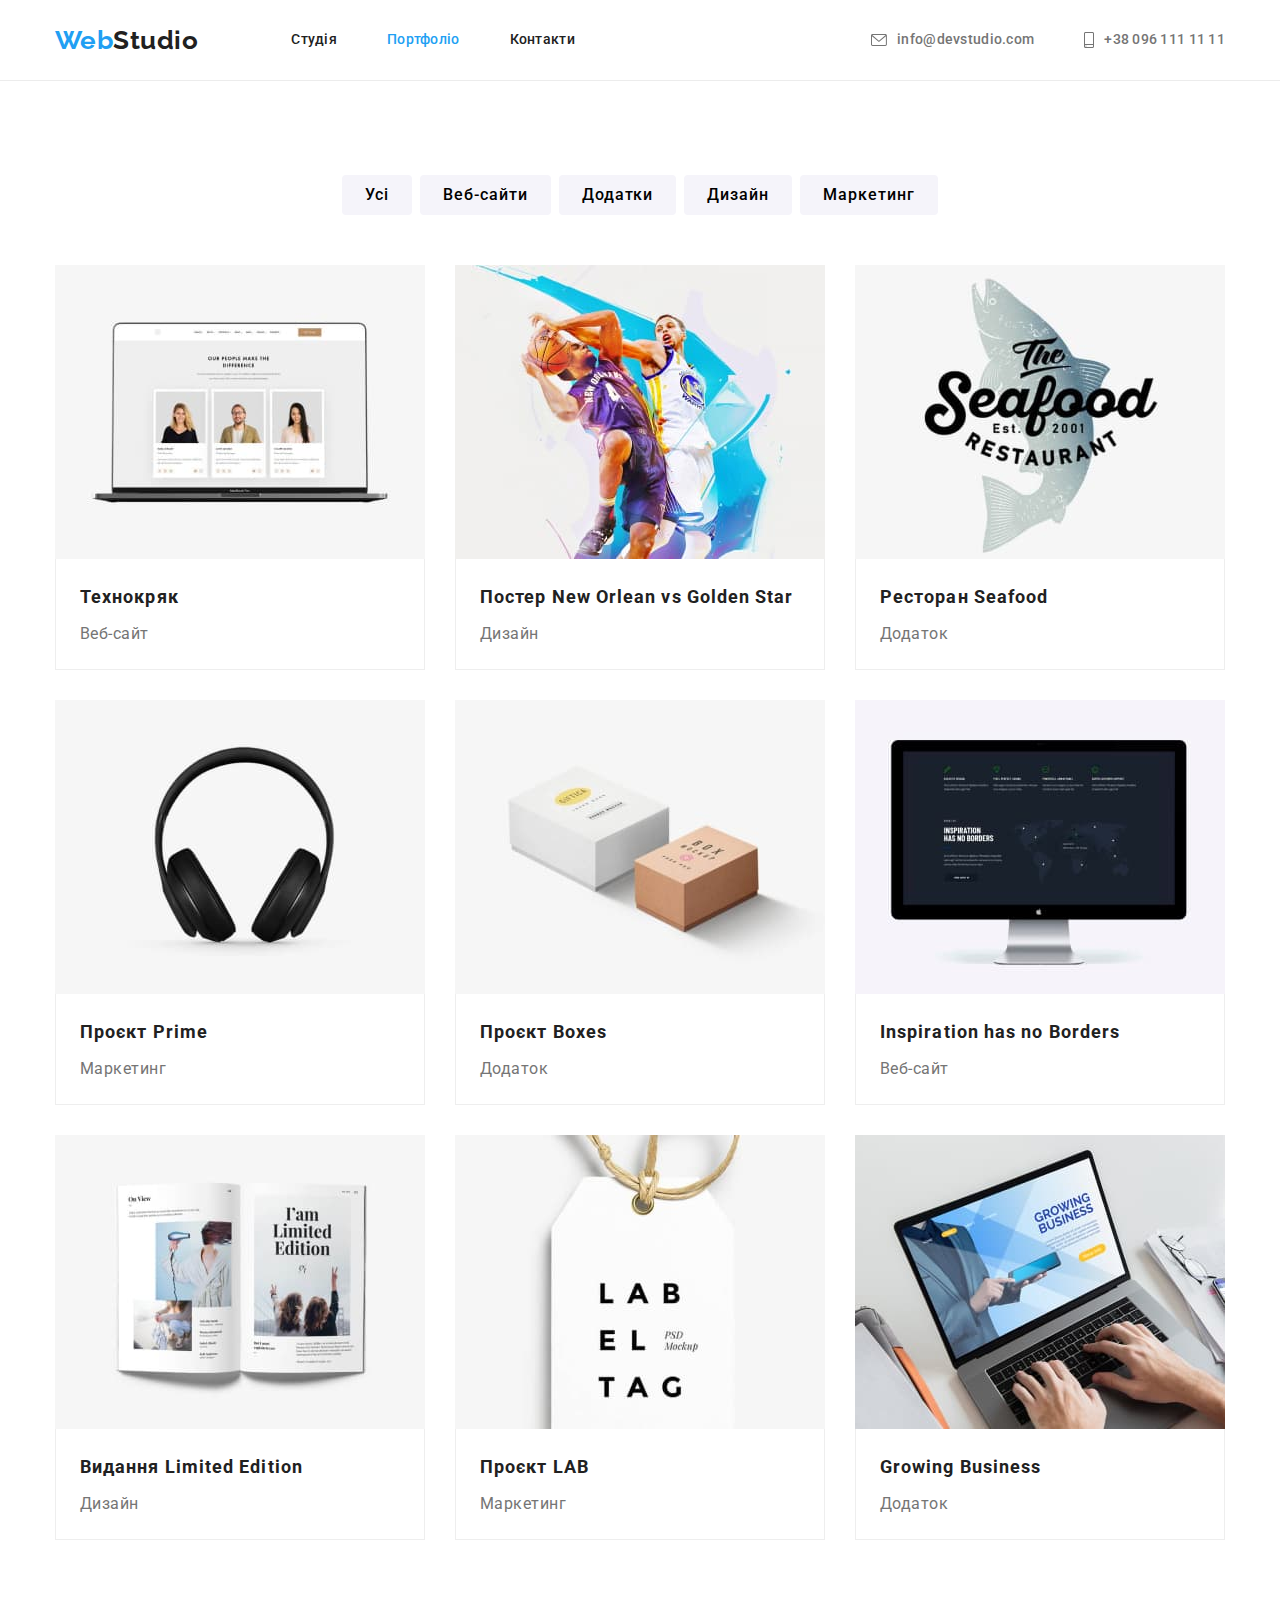
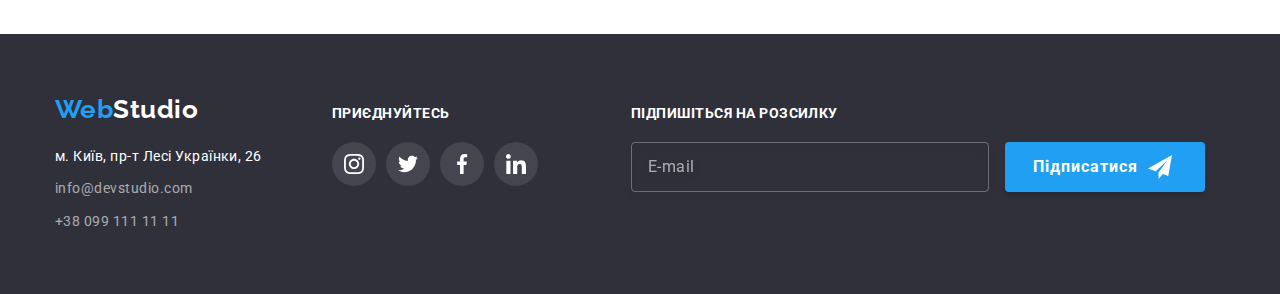
==== portfolio.html @ 3ca6e28e "1" ====
<!DOCTYPE html>
<html lang="en">
  <head>
    <meta charset="UTF-8" />
    <meta http-equiv="X-UA-Compatible" content="IE=edge" />
    <meta name="viewport" content="width=device-width, initial-scale=1.0" />
    <title>Document</title>
    <link
      href="https://fonts.googleapis.com/css2?family=Raleway:wght@700&family=Roboto:wght@400;500;700;900&display=swap"
      rel="stylesheet"
    />
    <link
      rel="stylesheet"
      href="https://cdnjs.cloudflare.com/ajax/libs/modern-normalize/1.1.0/modern-normalize.min.css"
    />
    <link rel="stylesheet" href="./css/style.css" />
  </head>
  <body class="body">
    <header class="header">
      <div class="container main-nav">
        <nav class="navigation">
          <a href="./index.html" lang="en" class="logo"
            >Web<span class="logo-header">Studio</span></a
          >
          <ul class="site-nav list">
            <li class="item">
              <a href="./index.html" class="link">Студія</a>
            </li>
            <li class="item">
              <a href="./portfolio.html" class="link current">Портфоліо</a>
            </li>
            <li class="item"><a href="#" class="link">Контакти</a></li>
          </ul>
        </nav>
        <ul class="auth-nav list">
          <li class="mail-item item">
            <a class="link" href="mailto:info@devstudio.com">
              <svg class="mail-icon" width="16" height="12">
                <use href="./images/symbol-defs.svg#icon-envelope"></use>
              </svg>
              info@devstudio.com</a
            >
          </li>
          <li class="smartphone-item item">
            <a class="link" href="tel:+380961111111">
              <svg class="smartphone-icon" width="10" height="16">
                <use href="./images/symbol-defs.svg#icon-smartphone"></use>
              </svg>
              +38 096 111 11 11</a
            >
          </li>
        </ul>
      </div>
    </header>
    <main>
      <!-- Секція вибору фільтрів -->
      <section class="portfolio section">
        <div class="container">
          <h1 lang="en" class="visually-hidden">Portfolio</h1>
          <ul class="list button-list">
            <li class="item">
              <button type="button" class="button">Усі</button>
            </li>
            <li class="item">
              <button type="button" class="button">Веб-сайти</button>
            </li>
            <li class="item">
              <button type="button" class="button">Додатки</button>
            </li>
            <li class="item">
              <button type="button" class="button">Дизайн</button>
            </li>
            <li class="item">
              <button type="button" class="button">Маркетинг</button>
            </li>
          </ul>

          <ul class="list portfolio-list">
            <li class="portfolio-card">
              <a class="filters" href="#">
                <div class="overlay-text-wrap">
                  <img
                  src="./images-portfolio/img.jpg"
                  width="370"
                  alt="Три людини зображені на екрані монітора"
                />
                <p class="overlay-text">
                  Ресурс пропонує комплексні пропозиції з різним рівнем функціоналу та сервісів. Все це дозволить відвідувачу отримати вичерпні відомості про компанію чи приватну особу
                </p>
                </div>
                <div class="portfolio-border">
                  <h2 class="filters-title">Технокряк</h2>
                  <p class="filters-text">Веб-сайт</p>
                </div>
              </a>
            </li>
            <li class="portfolio-card">
              <a class="filters" href="#">
                <div class="overlay-text-wrap">
                  <img 
                  src="./images-portfolio/img1.jpg"
                  width="370"
                  alt="Два баскетболісти борються за мяч"
                />
                <p class="overlay-text">
                  Ресурс пропонує комплексні пропозиції з різним рівнем функціоналу та сервісів. Все це дозволить відвідувачу отримати вичерпні відомості про компанію чи приватну особу
                </p>
                </div>
                <div class="portfolio-border">
                  <h2 class="filters-title">
                    Постер <span lang="en">New Orlean vs Golden Star</span>
                  </h2>
                  <p class="filters-text">Дизайн</p>
                </div>
              </a>
            </li>
            <li class="portfolio-card">
              <a class="filters" href="#">
                <div class="overlay-text-wrap">
                  <img
                  src="./images-portfolio/img2.jpg"
                  width="370"
                  alt="Логотип ресторану у вигляді кита"
                />
                <p class="overlay-text">
                  Ресурс пропонує комплексні пропозиції з різним рівнем функціоналу та сервісів. Все це дозволить відвідувачу отримати вичерпні відомості про компанію чи приватну особу
                </p>
                </div>
                <div class="portfolio-border">
                  <h2 class="filters-title">
                    Ресторан <span lang="en">Seafood</span>
                  </h2>
                  <p class="filters-text">Додаток</p>
                </div>
              </a>
            </li>
            <li class="portfolio-card">
              <a class="filters" href="#">
                <div class="overlay-text-wrap">
                  <img
                  src="./images-portfolio/img3.jpg"
                  width="370"
                  alt="Навушники"
                />
                <p class="overlay-text">
                  Ресурс пропонує комплексні пропозиції з різним рівнем функціоналу та сервісів. Все це дозволить відвідувачу отримати вичерпні відомості про компанію чи приватну особу
                </p>
                </div>
                <div class="portfolio-border">
                  <h2 class="filters-title">
                    Проєкт <span lang="en">Prime</span>
                  </h2>
                  <p class="filters-text">Маркетинг</p>
                </div>
              </a>
            </li>
            <li class="portfolio-card">
              <a class="filters" href="#">
                <div class="overlay-text-wrap">
                  <img
                  src="./images-portfolio/img4.jpg"
                  width="370"
                  alt="Біла та коричнева коробки"
                />
                <p class="overlay-text">
                  Ресурс пропонує комплексні пропозиції з різним рівнем функціоналу та сервісів. Все це дозволить відвідувачу отримати вичерпні відомості про компанію чи приватну особу
                </p>
                </div>
                <div class="portfolio-border">
                  <h2 class="filters-title">
                    Проєкт <span lang="en">Boxes</span>
                  </h2>
                  <p class="filters-text">Додаток</p>
                </div>
              </a>
            </li>
            <li class="portfolio-card">
              <a class="filters" href="#">
                <div class="overlay-text-wrap">
                  <img
                  src="./images-portfolio/img5.jpg"
                  width="370"
                  alt="Монітор"
                />
                <p class="overlay-text">
                  Ресурс пропонує комплексні пропозиції з різним рівнем функціоналу та сервісів. Все це дозволить відвідувачу отримати вичерпні відомості про компанію чи приватну особу
                </p>
                </div>
                <div class="portfolio-border">
                  <h2 class="filters-title" lang="en">
                    Inspiration has no Borders
                  </h2>
                  <p class="filters-text">Веб-сайт</p>
                </div>
              </a>
            </li>
            <li class="portfolio-card">
              <a class="filters" href="#">
                <div class="overlay-text-wrap">
                  <img
                  src="./images-portfolio/img6.jpg"
                  width="370"
                  alt="Розгорнутий журнал"
                />
                <p class="overlay-text">
                  Ресурс пропонує комплексні пропозиції з різним рівнем функціоналу та сервісів. Все це дозволить відвідувачу отримати вичерпні відомості про компанію чи приватну особу
                </p>
                </div>
                <div class="portfolio-border">
                  <h2 class="filters-title">
                    Видання <span lang="en">Limited Edition</span>
                  </h2>
                  <p class="filters-text">Дизайн</p>
                </div>
              </a>
            </li>
            <li class="portfolio-card">
              <a class="filters" href="#">
                <div class="overlay-text-wrap">
                  <img
                  src="./images-portfolio/img7.jpg"
                  width="370"
                  alt="Етикетка"
                />
                <p class="overlay-text">
                  Ресурс пропонує комплексні пропозиції з різним рівнем функціоналу та сервісів. Все це дозволить відвідувачу отримати вичерпні відомості про компанію чи приватну особу
                </p>
                </div>
                <div class="portfolio-border">
                  <h2 class="filters-title">
                    Проєкт <span lang="en">LAB</span>
                  </h2>
                  <p class="filters-text">Маркетинг</p>
                </div>
              </a>
            </li>
            <li class="portfolio-card">
              <a class="filters" href="#">
                <div class="overlay-text-wrap">
                  <img
                  src="./images-portfolio/img8.jpg"
                  width="370"
                  alt="Людина працює за компютером"
                />
                <p class="overlay-text">
                  Ресурс пропонує комплексні пропозиції з різним рівнем функціоналу та сервісів. Все це дозволить відвідувачу отримати вичерпні відомості про компанію чи приватну особу
                </p>
                </div>
                <div class="portfolio-border">
                  <h2 class="filters-title" lang="en">Growing Business</h2>
                  <p class="filters-text">Додаток</p>
                </div>
              </a>
            </li>
          </ul>
        </div>
      </section>
    </main>

    <!-- Футер -->

    <footer class="footer">
      <div class="container footer-wrapper">
        <div class="footer-container">
          <h2 class="section-title" hidden>Наші контакти</h2>
          <a href="./index.html" lang="en" class="logo"
            >Web<span class="logo-footer">Studio</span></a
          >
          <address class="adress">
            <ul class="list">
              <li class="item">
                <a
                  class="street"
                  href="https://goo.gl/maps/CPtrU1FHBa2aNyZL9"
                  target="_blank"
                  rel="noopener noreferrer nofollow"
                  >м. Київ, пр-т Лесі Українки, 26</a
                >
              </li>
              <li class="item">
                <a
                  class="contacts"
                  href="mailto:info@example.com"
                  target="_blank"
                  rel="noopener noreferrer nofollow"
                  lang="en"
                  >info@devstudio.com</a
                >
              </li>
              <li class="item">
                <a
                  class="contacts"
                  href="tel:+380991111111"
                  target="_blank"
                  rel="noopener noreferrer nofollow"
                  >+38 099 111 11 11</a
                >
              </li>
            </ul>
          </address>
        </div>
        <div class="action">
          <p class="action-title">Приєднуйтесь</p>
          <ul class="action-list list">
            <li class="action-item item">
              <a
                class="action-link link"
                href=""
                target="_blank"
                rel="noopener noreferrer"
              >
                <svg class="action-icon" height="20" width="20">
                  <use href="./images/symbol-defs.svg#icon-instagram"></use>
                </svg>
              </a>
            </li>
            <li class="action-item item">
              <a
                class="action-link link"
                href=""
                target="_blank"
                rel="noopener noreferrer"
              >
                <svg class="action-icon" height="20" width="20">
                  <use href="./images/symbol-defs.svg#icon-twitter"></use>
                </svg>
              </a>
            </li>
            <li class="action-item item">
              <a
                class="action-link link"
                href=""
                target="_blank"
                rel="noopener noreferrer"
              >
                <svg class="action-icon" height="20" width="20">
                  <use href="./images/symbol-defs.svg#icon-facebook"></use>
                </svg>
              </a>
            </li>
            <li class="action-item item">
              <a
                class="action-link link"
                href=""
                target="_blank"
                rel="noopener noreferrer"
              >
                <svg class="action-icon" height="20" width="20">
                  <use href="./images/symbol-defs.svg#icon-linkedin"></use>
                </svg>
              </a>
            </li>
          </ul>
        </div>
        <div class="form-subscribe">
          <p class="footer-form-text">Підпишіться на розсилку</p>
          <form class="footer-form">
              <input type="email" class="footer-email-input" name="footer-email" placeholder="E-mail" required>
            <button type="submit" class="input-btn">Підписатися
              <svg class="footer-subscribe-icon" width="24" height="24">
                <use href="./images/symbol-defs.svg#icon-send"></use>
              </svg>
            </button>
          </form>
        </div>
      </div>
    </footer>
  </body>
</html>
---- css/style.css ----
/* колір основного тексту #212121 */
/* другорядний колір тексту #757575 */
/* білий колір тексту #FFFFFF  */
/*синый колір тексту (акцент) #2196F3 */
/* колір фону навігації #FFFFFF */
/* колір фону секції герой #2F303A*/
/* колір фону чим ми займаємося #F5F5F5 */
/* колір фону наша команда #F5F4FA */
/* колір фону футера #2F303A*/
/* колір фону кнопки-герой #2196F3 */
/* колір фону кнопки-герой при hover & focus #188CE8 */

/* кастомні властивості(root), або CSS змінні.
В них можназберігати певні значення.
Додаються на початку документа
(для зручності зміни кольорів або іншого,
 шоб не змінювати це вручну) */

/*  letter-spacing for main page
 nav-0.02em;
 hero-0.06em;
 main-0.03em;
 footer-0.03em;
 
 letter-spacing for portfolio
 nav-0.02em;
 main-0.03em;
 footer-0.03em;
 */

/* Набір шрифтів 
 Robotto
 400
 500
 700
 900 */
/* --------------------CSS ЗМІННІ---------------------------- */
:root {
  --primary-text-color: #212121;
  --title-text-color: #757575;
  --accent-color: #219ff3;
  --background-color: #ffffff;
  --footer-text-color: #2f303a;
  --hero-background-color: #2f303a;
  --hero-text-color: #ffffff;
  --logo-white-text-color: #ffffff;
  --contacts-text-color: rgba(255, 255, 255, 0.6);
  --team-background-color: #f5f4fa;
  --hover-hero-button: #188ce8;
  --outline-color: 2px solid tomato;
  --header-border-bottom: #ececec;
  --timing-function: 250ms cubic-bezier(0.4, 0, 0.2, 1);
}

.body {
  font-family: "Roboto", sans-serif;
  background-color: var(--background-color);
  color: var(--primary-text-color);
  letter-spacing: 0.03em;
}

html {
  box-sizing: border-box;
}

img {
  display: block;
}

h1,
h2,
h3,
h4,
p,
ul,
li {
  margin: 0;
  padding: 0;
}

img {
  display: block;
}
/* ---------------------------------------------------------------------------

-------------СТИЛЬ-УТИЛІТА ДЛЯ ПРИБИРАННЯ КРАПОК В СПИСКАХ-------------------- */
.list {
  list-style: none;
  /* ---------------- Скидаємо автоматичні марджіни іпаллінги--------- */
  padding: 0;
  margin: 0;
}
/* ------------------------------------------------------------------------

------------------ПАТТЕРН ДЛЯ ПРИХОВУВАННЯ ЗАГОЛОВКІВ------------------------ */
.visually-hidden {
  position: absolute;
  white-space: nowrap;
  width: 1px;
  height: 1px;
  overflow: hidden;
  border: 0;
  padding: 0;
  clip: rect(0 0 0 0);
  clip-path: inset(50%);
  margin: -1px;
}

.container {
  margin-left: auto;
  margin-right: auto;
  width: 1200px;
  padding: 0 15px 0 15px;
  /* outline: var(--outline-color); */
}

.section {
  padding-top: 94px;
  padding-bottom: 94px;
}
/* ------------------------------------------------------------------------

---------------СТИЛІЗАЦІЯ ЛОГОТИПУ----------------------------------------- */
.logo {
  color: var(--accent-color);
  font-family: "Raleway", sans-serif;
  font-weight: 700;
  font-size: 26px;
  line-height: 1.19;
  text-decoration: none;
}
/* -------------------------------------------------------------------------

-------------------НАДАННЯ ЛОГО РІЗНИХ КОЛЬОРІВ---------------------------- */

.logo-header {
  color: var(--primary-text-color);
}
.logo-footer {
  color: var(--logo-white-text-color);
}
/* ---------------------------------------------------------------------------

-------------------НАВІГАЦІЯ ПО САЙТУ-------------------------------------- */

.main-nav {
  display: flex;
  align-items: center;
}

.navigation {
  display: flex;
  align-items: center;
}

.site-nav {
  display: flex;
  margin-left: 93px;
}

.site-nav .link {
  display: block;
  padding: 32px 0 32px 0;
  color: var(--primary-text-color);
  font-weight: 500;
  font-size: 14px;
  line-height: 1.14;
  letter-spacing: 0.02em;
  text-decoration: none;
  transition: var(--timing-function);
}

.site-nav .link.current {
  position: relative;
  color: var(--accent);
}

.link.current::after {
  content: "";
  position: absolute;
  bottom: 0;
  right: 0;
  width: 100%;
  height: 4px;
  background-color: var(--accent-color);
  border-radius: 2px;
  transform: scaleX(0);
  transition: transform var(--timing-function);
}
.link.current:hover::after,
.link.current:focus::after {
  transform: scaleX(1);
}

.site-nav .item:not(:last-child) {
  margin-right: 50px;
}

.auth-nav {
  display: flex;
  margin-left: auto;
}
.auth-nav .item:not(:last-child) {
  margin-right: 50px;
}

.mail-icon {
  fill: currentColor;
  margin-right: 10px;
}

.smartphone-icon {
  fill: currentColor;
  margin-right: 10px;
}

.site-nav .link:hover,
.site-nav .link:focus {
  color: var(--accent-color);
}

.site-nav .link.current {
  color: var(--accent-color);
}

.header {
  border-bottom: 1px solid var(--header-border-bottom);
}

.auth-nav .link {
  display: flex;
  align-items: center;
  color: var(--title-text-color);
  font-weight: 500;
  font-size: 14px;
  line-height: 1.14;
  letter-spacing: 0.02em;
  text-decoration: none;
  transition: var(--timing-function);
}
.auth-nav .link:hover,
.auth-nav .link:focus {
  color: var(--accent-color);
}

/* ----------------------------------------------------------------------------

---------------------MAIN SECTION-HERO BUTTON-HERO----------------------------------------------------- */

.hero {
  padding: 200px 0 200px 0;

  background-color: var(--hero-background-color);
  text-align: center;
}
.overlay {
  max-width: 1600px;
  margin-left: auto;
  margin-right: auto;
  background-image: linear-gradient(
      to right,
      rgba(47, 48, 58, 0.4),
      rgba(47, 48, 58, 0.4)
    ),
    url(../images/Img\ hero\ .jpg);
  background-repeat: no-repeat;
  background-position: center;
  background-size: cover;
}

.hero-title {
  margin: 0 auto;
  margin-bottom: 30px;
  max-width: 696px;

  color: var(--hero-text-color);
  font-weight: 900;
  font-size: 44px;
  line-height: 1.36;
  letter-spacing: 0.06em;
  text-transform: uppercase;
}

/* Кнопка-герой */

.hero-button {
  display: inline-block;
  min-width: 216px;
  border: 1px solid transparent;
  border-color: transparent;
  border-radius: 4px;
  padding: 10px 32px;

  text-align: center;
  font-family: inherit;
  background-color: var(--accent-color);
  color: var(--hero-text-color);
  font-weight: 700;
  font-size: 16px;
  line-height: 1.87;
  letter-spacing: 0.06em;
  cursor: pointer;
  text-decoration: none;
  transition: var(--timing-function);
}
.hero-button:hover,
.hero-button:focus {
  background-color: var(--hover-hero-button);
}

/* ---------- "НАШІ ПЕРЕВАГИ"-------------------------------- */

.benefits .list {
  display: flex;
  flex-wrap: wrap;
  margin-right: -30px;
}

.benefits-background {
  display: flex;
  height: 120px;
  width: 270px;
  background-size: contain;
  background-color: #f5f4fa;
  border-radius: 4px;
  margin-bottom: 30px;
  align-items: center;
  justify-content: center;
}

.benefits .item {
  flex-basis: calc(100% / 4 - 30px);
  margin-right: 30px;
}

.benefits .item:last-child {
  margin-right: 0;
}

.caption {
  margin-bottom: 10px;
  font-weight: 700;
  font-size: 14px;
  line-height: 1.14;
  text-transform: uppercase;
}

.caption-text {
  font-size: 14px;
  line-height: 1.71;
  color: var(--title-text-color);
}

/* ----------------------------------------------------------------------------

----------------------Чим ми займаємося----------------------------- */
.feature.section {
  padding-top: 0;
}

.feature .list {
  display: flex;
}

.feature .item {
  max-width: 370px;
  margin-right: 30px;
}

.feature .item:last-child {
  margin-right: 0;
}

.feature-title,
.team-title {
  margin-bottom: 50px;
  text-align: center;
  color: var(--primary-text-color);
  font-weight: 700;
  font-size: 36px;
  line-height: 1.17;
}

.cover-text {
  position: relative;
  overflow: hidden;
}
.top-text {
  position: absolute;
  width: 370px;
  min-height: 70px;
  background-color: rgba(47, 48, 58, 0.8);
  color: #ffffff;
  font-weight: 700;
  font-size: 14px;
  line-height: 1.14;
  text-align: center;
  text-transform: uppercase;
  padding: 27px 0;
  transform: translateY(-100%);
}
/* -----------------------------------------------------------------------

---------------------Наша команда------------------------------------------ */

.team {
  background-color: var(--team-background-color);
  text-align: center;
}

.team .list {
  display: flex;
}

.team .card {
  background-color: var(--team-background-color);
}

.team .card:not(:last-child) {
  margin-right: 30px;
}

.team .card {
  background-color: var(--background-color);
  box-shadow: 0px 1px 3px rgb(0 0 0 / 12%), 0px 1px 1px rgb(0 0 0 / 14%),
    0px 2px 1px rgb(0 0 0 / 20%);
  border-radius: 0px 0px 4px 4px;
}

.card .photo {
  margin-bottom: 30px;
}
.card .text {
  padding-bottom: 30px;
}
.card.title {
  margin-bottom: 10px;
}

.title {
  font-weight: 500;
  font-size: 16px;
  line-height: 1.19;
  margin-bottom: 10px;
}

.text {
  color: var(--title-text-color);
  font-size: 16px;
  line-height: 1.19;
}

.social-link-list {
  display: flex;
  gap: 10px;
  justify-content: center;
  padding-bottom: 30px;
}
.social-link-item {
  width: 44px;
  height: 44px;
}

.social-link {
  display: flex;
  justify-content: center;
  align-items: center;
  width: 100%;
  height: 100%;
  border-radius: 50%;
  color: #afb1b8;
  transition: var(--timing-function);
}

.social-link-icon {
  fill: currentColor;
}

.social-link:hover,
.social-link:focus {
  background-color: var(--accent-color);
  color: var(--background-color);
}

/* -----------------------Наші клієнти-------------------- */

.clients-title {
  font-weight: 700;
  font-size: 36px;
  line-height: 1.17;
  text-align: center;
  margin-bottom: 50px;
}

.clients-list {
  display: flex;
  justify-content: center;
  gap: 30px;
}
.clients-link {
  display: flex;
  justify-content: center;
  width: 170px;
  height: 92px;
  align-items: center;
  border: 1px solid #afb1b8;
  border-radius: 4px;
  cursor: pointer;
  transition: var(--timing-function);
}

.clients-icon {
  fill: #afb1b8;
  transition: var(--timing-function);
}

.clients-link:hover .clients-icon,
.clients-link:focus .clients-icon {
  fill: var(--accent-color);
}

.clients-link:hover,
.clients-link:focus {
  border-color: var(--accent-color);
}
/* -------------------- Портфоліо----------------------------- */

.portfolio .section {
  background-color: var(--background-color);
}

.button-list {
  display: flex;
  justify-content: center;
  margin-bottom: 50px;
}

.button-list .item:not(:last-child) {
  margin-right: 8px;
}

.button {
  display: inline-block;
  border: 1px solid transparent;
  border-color: transparent;
  border-radius: 4px;
  text-align: center;
  padding: 6px 22px;

  font-family: inherit;
  background-color: var(--team-background-color);
  font-size: 16px;
  line-height: 1.62;
  font-weight: 500;
  letter-spacing: 0.06em;
  cursor: pointer;
  transition: var(--timing-function);
}

.button:hover,
.button:focus {
  background-color: var(--accent-color);
  color: var(--background-color);
}

.filters-title {
  font-weight: 700;
  font-size: 18px;
  line-height: 2;
  letter-spacing: 0.06em;
  margin-bottom: 4px;
}

.filters-text {
  font-size: 16px;
  line-height: 1.87;
  color: var(--title-text-color);
}

.portfolio-list {
  display: flex;
  flex-wrap: wrap;
  gap: 30px;
}

.portfolio-border {
  border: 1px solid #eeeeee;
  border-top: none;
  padding: 20px 24px;
}
.filters {
  display: block;
  text-decoration: none;
  color: var(--primary-text-color);
  transition: var(--timing-function);
}

.overlay-text-wrap {
  position: relative;
  overflow: hidden;
}

.overlay-text {
  position: absolute;
  top: 0;
  left: 0;
  height: 100%;

  font-size: 18px;
  line-height: 1.56;
  color: var(--background-color);
  background-color: rgba(33, 150, 243, 0.9);
  padding: 63px 24px;

  transform: translateY(100%);
  transition: transform 250ms cubic-bezier(0.4, 0, 0.2, 1);
  overflow: auto;
}

.portfolio-card:hover .overlay-text {
  transform: translateY(0);
}

.filters:hover,
.filters:focus {
  box-shadow: 0px 1px 1px rgba(0, 0, 0, 0.12), 0px 4px 4px rgba(0, 0, 0, 0.06),
    1px 4px 6px rgba(0, 0, 0, 0.16);
}
/* -------------------------------------------------------------------------- */
/* ---------------------Секція з адресами FOOTER------------------ */
.footer-wrapper {
  display: flex;
  align-items: baseline;
}

.footer {
  background-color: var(--footer-text-color);
  padding-top: 60px;
  padding-bottom: 60px;
}

.footer .logo {
  padding-bottom: 0;
  padding-top: 0;
  display: inline-block;
  margin-bottom: 20px;
  margin-right: 0;
}
.footer .item:not(:last-child) {
  margin-bottom: 9px;
}
.adress .street {
  font-style: normal;
  font-size: 14px;
  line-height: 1.71;
  color: var(--background-color);
  text-decoration: none;
}
.street {
  transition: var(--timing-function);
}
.contacts {
  transition: var(--timing-function);
}

.street:hover,
.street:focus {
  color: var(--accent-color);
}

.adress .contacts {
  font-style: normal;
  font-size: 14px;
  line-height: 1.71;
  color: var(--contacts-text-color);
  text-decoration: none;
}
.contacts:hover,
.contacts:focus {
  color: var(--accent-color);
}

.action {
  width: 206px;
  margin-left: 70px;
}
.action-title {
  font-weight: 700;
  font-size: 14px;
  line-height: 1.14;
  text-transform: uppercase;
  color: var(--logo-white-text-color);
  margin-bottom: 20px;
}
.action-list {
  display: flex;
  gap: 10px;
}

.action-link {
  display: flex;
  justify-content: center;
  align-items: center;
  margin-bottom: 0;
  width: 44px;
  height: 44px;
  background-color: rgba(255, 255, 255, 0.1);
  border-radius: 50%;
  cursor: pointer;
  transition: var(--timing-function);
}

.action-icon {
  fill: var(--background-color);
}

.action-link:hover,
.action-link:focus {
  background-color: var(--accent-color);
}

.form-subscribe{
  margin-left: 93px;
}

.footer-form {
  margin-top: 20px;
}

.footer-form-text {
font-weight: 700;
font-size: 14px;
line-height: 1.14;
text-transform: uppercase;
color: var(--hero-text-color);
}

.footer-email-input {
width:358px ;
height: 50px;
background-color: transparent;
color: #FFFFFF;
padding-left: 16px;
border: 1px solid rgba(255, 255, 255, 0.3);
filter: drop-shadow(0px 4px 4px rgba(0, 0, 0, 0.15));
border-radius: 4px;
outline: transparent;
 cursor: pointer;
 transition: border-color var(--timing-function);
}

.footer-email-input:focus,
.footer-email-input:hover {
  border:1px solid var(--accent-color);
}

.footer-email-input::placeholder{
font-size: 16px;
line-height: 1.25;
align-items: center;
letter-spacing: 0.03em;
color: rgba(255, 255, 255, 0.6);
}


.input-btn {
 min-width:200px ;
 height:50px;
 padding: 10px 28px;
 margin-left: 12px;
font-weight: 700;
font-size: 16px;
line-height: 1.88;
display: inline-flex;
align-items: center;
text-align: center;
letter-spacing: 0.06em;
color: #FFFFFF;
background-color: var(--accent-color);
box-shadow: 0px 4px 4px rgba(0, 0, 0, 0.15);
border-radius: 4px;
border: none;
cursor: pointer;
transition: background-color var(--timing-function);
}

.input-btn:hover,
.input-btn:focus {
  background-color: #188ce8;
}

.footer-subscribe-icon {
  margin-left: 10px;
  fill:#fff

}

/* -------------------------------------------------------------------- */

/* ------------------Модальне вікно--------------------------------- */

.backdrop {
  position: fixed;
  width: 100%;
  height: 100%;
  top: 0;
  background-color: rgba(47, 48, 58, 0.4);
  transition: opacity 500ms linear, visibility 500ms linear;
}
.modal-title {
  font-family: 'Roboto';
  font-weight: 700;
  font-size: 20px;
  line-height: 1.15;
  text-align: center;
  letter-spacing: 0.03em;
 margin-bottom:12px ;
}
.modal {
  position: absolute;
  width: 528px;
  min-height: 581px;
  background-color: #fff;
  border-radius: 4px;
  top: 50%;
  left: 50%;
  transform: translate(-50%, -50%);
  transition: transform 500ms linear;
  padding: 40px;
}

.input-wrap {
  position: relative;
}

.modal-input {
 position: relative;
width: 448px;
 height: 40px;
 border:1px solid rgba(33, 33, 33, 0.2);
 border-radius: 4px;
 padding-left: 42px;
 margin-top: 4px;
 outline: transparent;
 cursor: pointer;
 transition: border-color var(--timing-function);
 justify-content: center;
 align-items: center;
}

.modal-input:focus {
border:1px solid var(--accent-color);
}

.modal-input:focus + .modal-input-icon {
  fill: var(--accent-color);
}

.modal-input-icon {
  position: absolute;
  top: 50%;
  transform: translateY(-50%);
  left: 12px;
  
}

.modal-label-text {
font-size: 12px;
line-height: 1.16;
letter-spacing: 0.01em;
color:var(--title-text-color);
}

.modal-comment {
  width: 448px;
  height: 120px;
  border:1px solid rgba(33, 33, 33, 0.2);
  border-radius: 4px;
  resize: none;
  padding: 12px 16px;
  margin-top: 4px;
  margin-bottom: 20px;
  cursor: pointer;
  outline: transparent;
  transition: border-color var(--timing-function);

}

.modal-comment:focus {
border: 1px solid var(--accent-color);
}

.modal-comment::placeholder {
font-size: 12px;
line-height: 14px;
letter-spacing: 0.01em;
color: rgba(117, 117, 117, 0.5);
}

.check-text {
font-size: 14px;
line-height: 1.71;
color:var(--title-text-color);
display: flex;
align-items:center;
margin-bottom: 30px;
justify-content: center;
}

.check-text .check-wrap {
  width:16px;
  height: 15px;
  border: 2px solid rgba(33, 33, 33, 1);
  border-radius: 2px;
  margin-right: 8.38px;
  display: flex;
  text-align: center;
  justify-content: center;
  fill: transparent;
}


/* .input-check {
  margin-bottom: 30px;
  display: flex;
  justify-content: center;
} */

.input-check:checked + .check-text .check-wrap {
  background-color: var(--accent-color);
  border-color: transparent;
  fill: #fff;
}

.input-check:focus + .check-text .check-wrap {
  border-color: var(--accent-color);
 
}

/* .check-text::before {
  content: "";
  width:16px;
  height: 15px;
  border: 2px solid rgba(33, 33, 33, 1);
  border-radius: 2px;
  margin-right: 8.38px;
}

.input-check:checked + .check-text::before {
background-color: var(--accent-color);
background-image: url(../images/Check.svg);
border-color: transparent;
background-position: center;
background-repeat: no-repeat;
} */

.accent-check-text {
  color: var(--accent-color);
  text-decoration-line: underline;
}

.modal-btn {
  width: 30px;
  height: 30px;
  border: 1px solid rgba(0, 0, 0, 0.1);
  border-radius: 50%;
  background-color: var(--background-color);
  position: absolute;
  top: 8px;
  right: 8px;
  display: flex;
  align-items: center;
  justify-content: center;
  padding: 0;
  cursor: pointer;
}

.modal-close-icon:hover,
.modal-close-icon:focus {
  fill:var(--accent-color)
}

.modal-submit-btn {
  min-width:200px ;
  height:50px ;
font-weight: 700;
font-size: 16px;
line-height: 1.88;
letter-spacing: 0.06em;
  background-color:var(--accent-color);
  border: transparent;
  box-shadow: 0px 4px 4px rgba(0, 0, 0, 0.15);
  border-radius: 4px;
  color: var(--hero-text-color);
  cursor: pointer;
  padding: 10px 52px;
  margin: 0 auto;
  display: block;
}

/* --------------Патерн для пприховування елементів-------------- */
.is-hidden {
  opacity: 0;
  visibility: hidden;
  pointer-events: none;
}
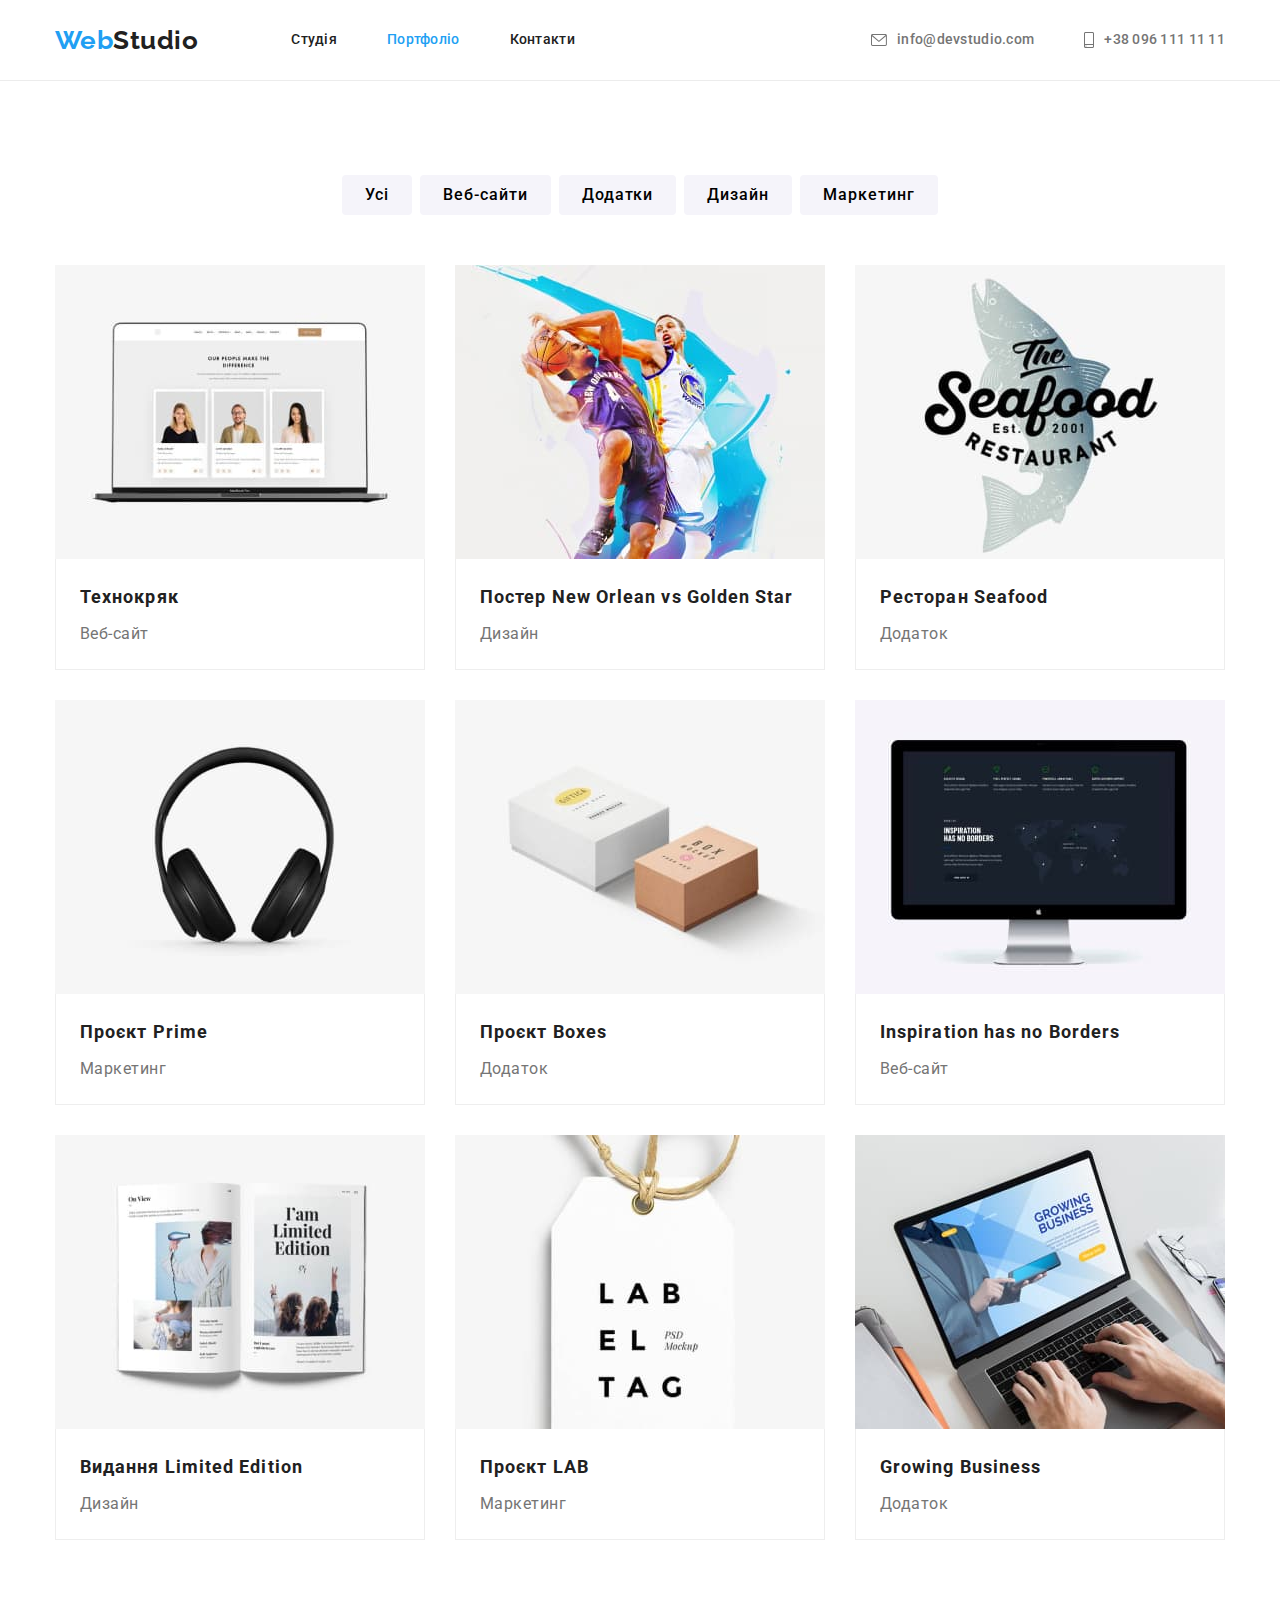
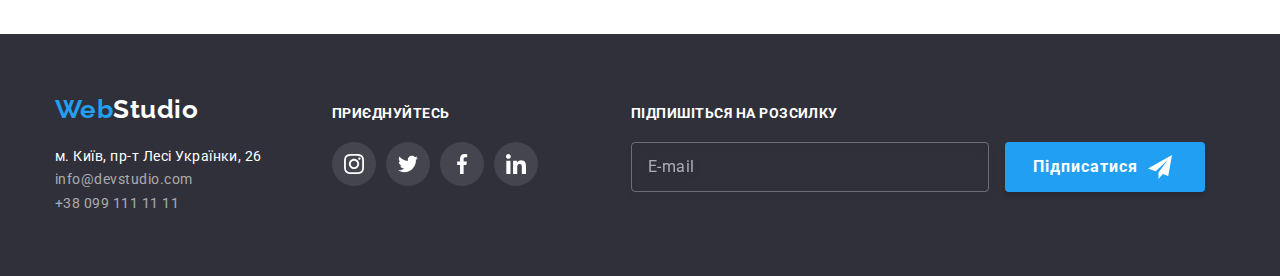
==== commit 650e5df5: "add sass" ====
--- a/portfolio.html
+++ b/portfolio.html
@@ -13,7 +13,7 @@
       rel="stylesheet"
       href="https://cdnjs.cloudflare.com/ajax/libs/modern-normalize/1.1.0/modern-normalize.min.css"
     />
-    <link rel="stylesheet" href="./css/style.css" />
+    <link rel="stylesheet" href="./css/main.min.css" />
   </head>
   <body class="body">
     <header class="header">
--- a/css/main.min.css
+++ b/css/main.min.css
@@ -0,0 +1 @@
+:root{--primary-text-color: #212121;--title-text-color: #757575;--accent-color: #219ff3;--background-color: #ffffff;--footer-text-color: #2f303a;--hero-background-color: #2f303a;--hero-text-color: #ffffff;--logo-white-text-color: #ffffff;--contacts-text-color: rgba(255, 255, 255, 0.6);--team-background-color: #f5f4fa;--hover-hero-button: #188ce8;--outline-color: 2px solid tomato;--header-border-bottom: #ececec;--timing-function: 250ms cubic-bezier(0.4, 0, 0.2, 1)}h1,h2,h3,h4,p,ul,li{margin:0;padding:0}img{display:block}.list{list-style:none}.link{text-decoration:none}.body{font-family:"Roboto",sans-serif;background-color:var(--background-color);color:var(--primary-text-color);letter-spacing:.03em}html{box-sizing:border-box}.visually-hidden{position:absolute;white-space:nowrap;width:1px;height:1px;overflow:hidden;border:0;padding:0;clip:rect(0 0 0 0);-webkit-clip-path:inset(50%);clip-path:inset(50%);margin:-1px}.container{margin-left:auto;margin-right:auto;width:1200px;padding:0 15px}.backdrop{position:fixed;width:100%;height:100%;top:0;background-color:rgba(47,48,58,.4);transition:opacity 500ms linear,visibility 500ms linear}.modal-title{font-family:"Roboto";font-weight:700;font-size:20px;line-height:1.15;text-align:center;letter-spacing:.03em;margin-bottom:12px}.modal{position:absolute;width:528px;min-height:581px;background-color:#fff;border-radius:4px;top:50%;left:50%;transform:translate(-50%, -50%);transition:transform 500ms linear;padding:40px}.is-hidden{opacity:0;visibility:hidden;pointer-events:none}.input-wrap{position:relative}.modal-input{position:relative;width:448px;height:40px;border:1px solid rgba(33,33,33,.2);border-radius:4px;padding-left:42px;margin-top:4px;outline:rgba(0,0,0,0);cursor:pointer;transition:border-color var(--timing-function);justify-content:center;align-items:center}.modal-input:focus{border:1px solid var(--accent-color)}.modal-input-icon{position:absolute;top:50%;transform:translateY(-50%);left:12px}.modal-input:focus+.modal-input-icon{fill:var(--accent-color)}.modal-label-text{font-size:12px;line-height:1.16;letter-spacing:.01em;color:var(--title-text-color)}.modal-comment{width:448px;height:120px;border:1px solid rgba(33,33,33,.2);border-radius:4px;resize:none;padding:12px 16px;margin-top:4px;margin-bottom:20px;cursor:pointer;outline:rgba(0,0,0,0);transition:border-color var(--timing-function)}.modal-comment:focus{border:1px solid var(--accent-color)}.modal-comment::-moz-placeholder{font-size:12px;line-height:14px;letter-spacing:.01em;color:rgba(117,117,117,.5)}.modal-comment:-ms-input-placeholder{font-size:12px;line-height:14px;letter-spacing:.01em;color:rgba(117,117,117,.5)}.modal-comment::placeholder{font-size:12px;line-height:14px;letter-spacing:.01em;color:rgba(117,117,117,.5)}.check-text{font-size:14px;line-height:1.71;color:var(--title-text-color);display:flex;align-items:center;margin-bottom:30px;justify-content:center}.check-text .check-wrap{width:16px;height:15px;border:2px solid #212121;border-radius:2px;margin-right:8.38px;display:flex;text-align:center;justify-content:center;fill:rgba(0,0,0,0)}.input-check:checked+.check-text .check-wrap{background-color:var(--accent-color);border-color:rgba(0,0,0,0);fill:#fff}.input-check:focus+.check-text .check-wrap{border-color:var(--accent-color)}.accent-check-text{color:var(--accent-color);-webkit-text-decoration-line:underline;text-decoration-line:underline}.modal-btn{width:30px;height:30px;border:1px solid rgba(0,0,0,.1);border-radius:50%;background-color:var(--background-color);position:absolute;top:8px;right:8px;display:flex;align-items:center;justify-content:center;padding:0;cursor:pointer}.modal-close-icon:hover,.modal-close-icon:focus{fill:var(--accent-color)}.modal-submit-btn{min-width:200px;height:50px;font-weight:700;font-size:16px;line-height:1.88;letter-spacing:.06em;background-color:var(--accent-color);border:rgba(0,0,0,0);box-shadow:0px 4px 4px rgba(0,0,0,.15);border-radius:4px;color:var(--hero-text-color);cursor:pointer;padding:10px 52px;margin:0 auto;display:block}.section{padding-top:94px;padding-bottom:94px}.logo{color:var(--accent-color);font-family:"Raleway",sans-serif;font-weight:700;font-size:26px;line-height:1.19;text-decoration:none}.main-nav{display:flex;align-items:center}.navigation{display:flex;align-items:center}.site-nav{display:flex;margin-left:93px}.site-nav .item:not(:last-child){margin-right:50px}.site-nav .link:hover,.site-nav .link:focus{color:var(--accent-color)}.site-nav .link{display:block;padding:32px 0 32px 0;color:var(--primary-text-color);font-weight:500;font-size:14px;line-height:1.14;letter-spacing:.02em;text-decoration:none;transition:var(--timing-function)}.site-nav .link.current{position:relative;color:var(--accent)}.link.current::after{content:"";position:absolute;bottom:0;right:0;width:100%;height:4px;background-color:var(--accent-color);border-radius:2px;transform:scaleX(0);transition:transform var(--timing-function)}.link.current:hover::after,.link.current:focus::after{transform:scaleX(1)}.auth-nav{display:flex;margin-left:auto}.auth-nav .item:not(:last-child){margin-right:50px}.auth-nav .link:hover,.auth-nav .link:focus{color:var(--accent-color)}.mail-icon{fill:currentColor;margin-right:10px}.smartphone-icon{fill:currentColor;margin-right:10px}.site-nav .link.current{color:var(--accent-color)}.header{border-bottom:1px solid var(--header-border-bottom)}.auth-nav .link{display:flex;align-items:center;color:var(--title-text-color);font-weight:500;font-size:14px;line-height:1.14;letter-spacing:.02em;text-decoration:none;transition:var(--timing-function)}.logo-header{color:var(--primary-text-color)}.hero{padding:200px 0 200px 0;background-color:var(--hero-background-color);text-align:center}.overlay{max-width:1600px;margin-left:auto;margin-right:auto;background-image:linear-gradient(to right, rgba(47, 48, 58, 0.4), rgba(47, 48, 58, 0.4)),url(../images/Img\ hero\ .jpg);background-repeat:no-repeat;background-position:center;background-size:cover}.hero-title{margin:0 auto;margin-bottom:30px;max-width:696px;color:var(--hero-text-color);font-weight:900;font-size:44px;line-height:1.36;letter-spacing:.06em;text-transform:uppercase}.hero-button{display:inline-block;min-width:216px;border:1px solid rgba(0,0,0,0);border-color:rgba(0,0,0,0);border-radius:4px;padding:10px 32px;text-align:center;font-family:inherit;background-color:var(--accent-color);color:var(--hero-text-color);font-weight:700;font-size:16px;line-height:1.87;letter-spacing:.06em;cursor:pointer;text-decoration:none;transition:var(--timing-function)}.hero-button:hover,.hero-button:focus{background-color:var(--hover-hero-button)}.benefits .list{display:flex;flex-wrap:wrap;margin-right:-30px}.benefits-background{display:flex;height:120px;width:270px;background-size:contain;background-color:#f5f4fa;border-radius:4px;margin-bottom:30px;align-items:center;justify-content:center}.benefits .item{flex-basis:calc(25% - 30px);margin-right:30px}.benefits .item:last-child{margin-right:0}.caption{margin-bottom:10px;font-weight:700;font-size:14px;line-height:1.14;text-transform:uppercase}.caption-text{font-size:14px;line-height:1.71;color:var(--title-text-color)}.feature.section{padding-top:0}.feature .list{display:flex}.feature .item{max-width:370px;margin-right:30px}.feature .item:last-child{margin-right:0}.feature-title,.team-title{margin-bottom:50px;text-align:center;color:var(--primary-text-color);font-weight:700;font-size:36px;line-height:1.17}.cover-text{position:relative;overflow:hidden}.top-text{position:absolute;width:370px;min-height:70px;background-color:rgba(47,48,58,.8);color:#fff;font-weight:700;font-size:14px;line-height:1.14;text-align:center;text-transform:uppercase;padding:27px 0;transform:translateY(-100%)}.team{background-color:var(--team-background-color);text-align:center}.team .list{display:flex}.team .card{background-color:var(--team-background-color)}.team .card:not(:last-child){margin-right:30px}.team .card{background-color:var(--background-color);box-shadow:0px 1px 3px rgba(0,0,0,.12),0px 1px 1px rgba(0,0,0,.14),0px 2px 1px rgba(0,0,0,.2);border-radius:0px 0px 4px 4px}.card .photo{margin-bottom:30px}.card .text{padding-bottom:30px}.card.title{margin-bottom:10px}.title{font-weight:500;font-size:16px;line-height:1.19;margin-bottom:10px}.text{color:var(--title-text-color);font-size:16px;line-height:1.19}.social-link-list{display:flex;gap:10px;justify-content:center;padding-bottom:30px}.social-link-item{width:44px;height:44px}.social-link{display:flex;justify-content:center;align-items:center;width:100%;height:100%;border-radius:50%;color:#afb1b8;transition:var(--timing-function)}.social-link:hover,.social-link:focus{background-color:var(--accent-color);color:var(--background-color)}.social-link-icon{fill:currentColor}.clients-title{font-weight:700;font-size:36px;line-height:1.17;text-align:center;margin-bottom:50px}.clients-list{display:flex;justify-content:center;gap:30px}.clients-link{display:flex;justify-content:center;width:170px;height:92px;align-items:center;border:1px solid #afb1b8;border-radius:4px;cursor:pointer;transition:var(--timing-function)}.clients-link:hover,.clients-link:focus{border-color:var(--accent-color)}.clients-icon{fill:#afb1b8;transition:var(--timing-function)}.clients-link:hover .clients-icon,.clients-link:focus .clients-icon{fill:var(--accent-color)}.footer-wrapper{display:flex;align-items:baseline}.footer{background-color:var(--footer-text-color);padding-top:60px;padding-bottom:60px}.footer.item:not(:last-child){margin-bottom:9px}.footer .logo{padding-bottom:0;padding-top:0;display:inline-block;margin-bottom:20px;margin-right:0}.adress .street{font-style:normal;font-size:14px;line-height:1.71;color:var(--background-color);text-decoration:none}.street{transition:var(--timing-function)}.street:hover,.street:focus{color:var(--accent-color)}.contacts{transition:var(--timing-function)}.contacts:hover,.contacts:focus{color:var(--accent-color)}.adress .contacts{font-style:normal;font-size:14px;line-height:1.71;color:var(--contacts-text-color);text-decoration:none}.action{width:206px;margin-left:70px}.action-title{font-weight:700;font-size:14px;line-height:1.14;text-transform:uppercase;color:var(--logo-white-text-color);margin-bottom:20px}.action-list{display:flex;gap:10px}.action-link{display:flex;justify-content:center;align-items:center;margin-bottom:0;width:44px;height:44px;background-color:rgba(255,255,255,.1);border-radius:50%;cursor:pointer;transition:var(--timing-function)}.action-link-link:hover,.action-link-link:focus{background-color:var(--accent-color)}.action-icon{fill:var(--background-color)}.form-subscribe{margin-left:93px}.footer-form{margin-top:20px}.footer-form-text{font-weight:700;font-size:14px;line-height:1.14;text-transform:uppercase;color:var(--hero-text-color)}.footer-email-input{width:358px;height:50px;background-color:rgba(0,0,0,0);color:#fff;padding-left:16px;border:1px solid rgba(255,255,255,.3);filter:drop-shadow(0px 4px 4px rgba(0, 0, 0, 0.15));border-radius:4px;outline:rgba(0,0,0,0);cursor:pointer;transition:border-color var(--timing-function)}.footer-email-input:focus,.footer-email-input:hover{border:1px solid var(--accent-color)}.footer-email-input::-moz-placeholder{font-size:16px;line-height:1.25;align-items:center;letter-spacing:.03em;color:rgba(255,255,255,.6)}.footer-email-input:-ms-input-placeholder{font-size:16px;line-height:1.25;align-items:center;letter-spacing:.03em;color:rgba(255,255,255,.6)}.footer-email-input::placeholder{font-size:16px;line-height:1.25;align-items:center;letter-spacing:.03em;color:rgba(255,255,255,.6)}.input-btn{min-width:200px;height:50px;padding:10px 28px;margin-left:12px;font-weight:700;font-size:16px;line-height:1.88;display:inline-flex;align-items:center;text-align:center;letter-spacing:.06em;color:#fff;background-color:var(--accent-color);box-shadow:0px 4px 4px rgba(0,0,0,.15);border-radius:4px;border:none;cursor:pointer;transition:background-color var(--timing-function)}.input-btn:hover,.input-btn:focus{background-color:#188ce8}.footer-subscribe-icon{margin-left:10px;fill:#fff}.logo-footer{color:var(--logo-white-text-color)}.button{display:inline-block;border:1px solid rgba(0,0,0,0);border-color:rgba(0,0,0,0);border-radius:4px;text-align:center;padding:6px 22px;font-family:inherit;background-color:var(--team-background-color);font-size:16px;line-height:1.62;font-weight:500;letter-spacing:.06em;cursor:pointer;transition:var(--timing-function)}.button:hover,.button:focus{background-color:var(--accent-color);color:var(--background-color)}.portfolio .section{background-color:var(--background-color)}.button-list{display:flex;justify-content:center;margin-bottom:50px}.button-list .item:not(:last-child){margin-right:8px}.filters-title{font-weight:700;font-size:18px;line-height:2;letter-spacing:.06em;margin-bottom:4px}.filters-text{font-size:16px;line-height:1.87;color:var(--title-text-color)}.portfolio-list{display:flex;flex-wrap:wrap;gap:30px}.portfolio-border{border:1px solid #eee;border-top:none;padding:20px 24px}.filters{display:block;text-decoration:none;color:var(--primary-text-color);transition:var(--timing-function)}.filters:hover,.filters:focus{box-shadow:0px 1px 1px rgba(0,0,0,.12),0px 4px 4px rgba(0,0,0,.06),1px 4px 6px rgba(0,0,0,.16)}.overlay-text-wrap{position:relative;overflow:hidden}.overlay-text{position:absolute;top:0;left:0;height:100%;font-size:18px;line-height:1.56;color:var(--background-color);background-color:rgba(33,150,243,.9);padding:63px 24px;transform:translateY(100%);transition:transform 250ms cubic-bezier(0.4, 0, 0.2, 1);overflow:auto}.portfolio-card:hover .overlay-text{transform:translateY(0)}/*# sourceMappingURL=main.min.css.map */